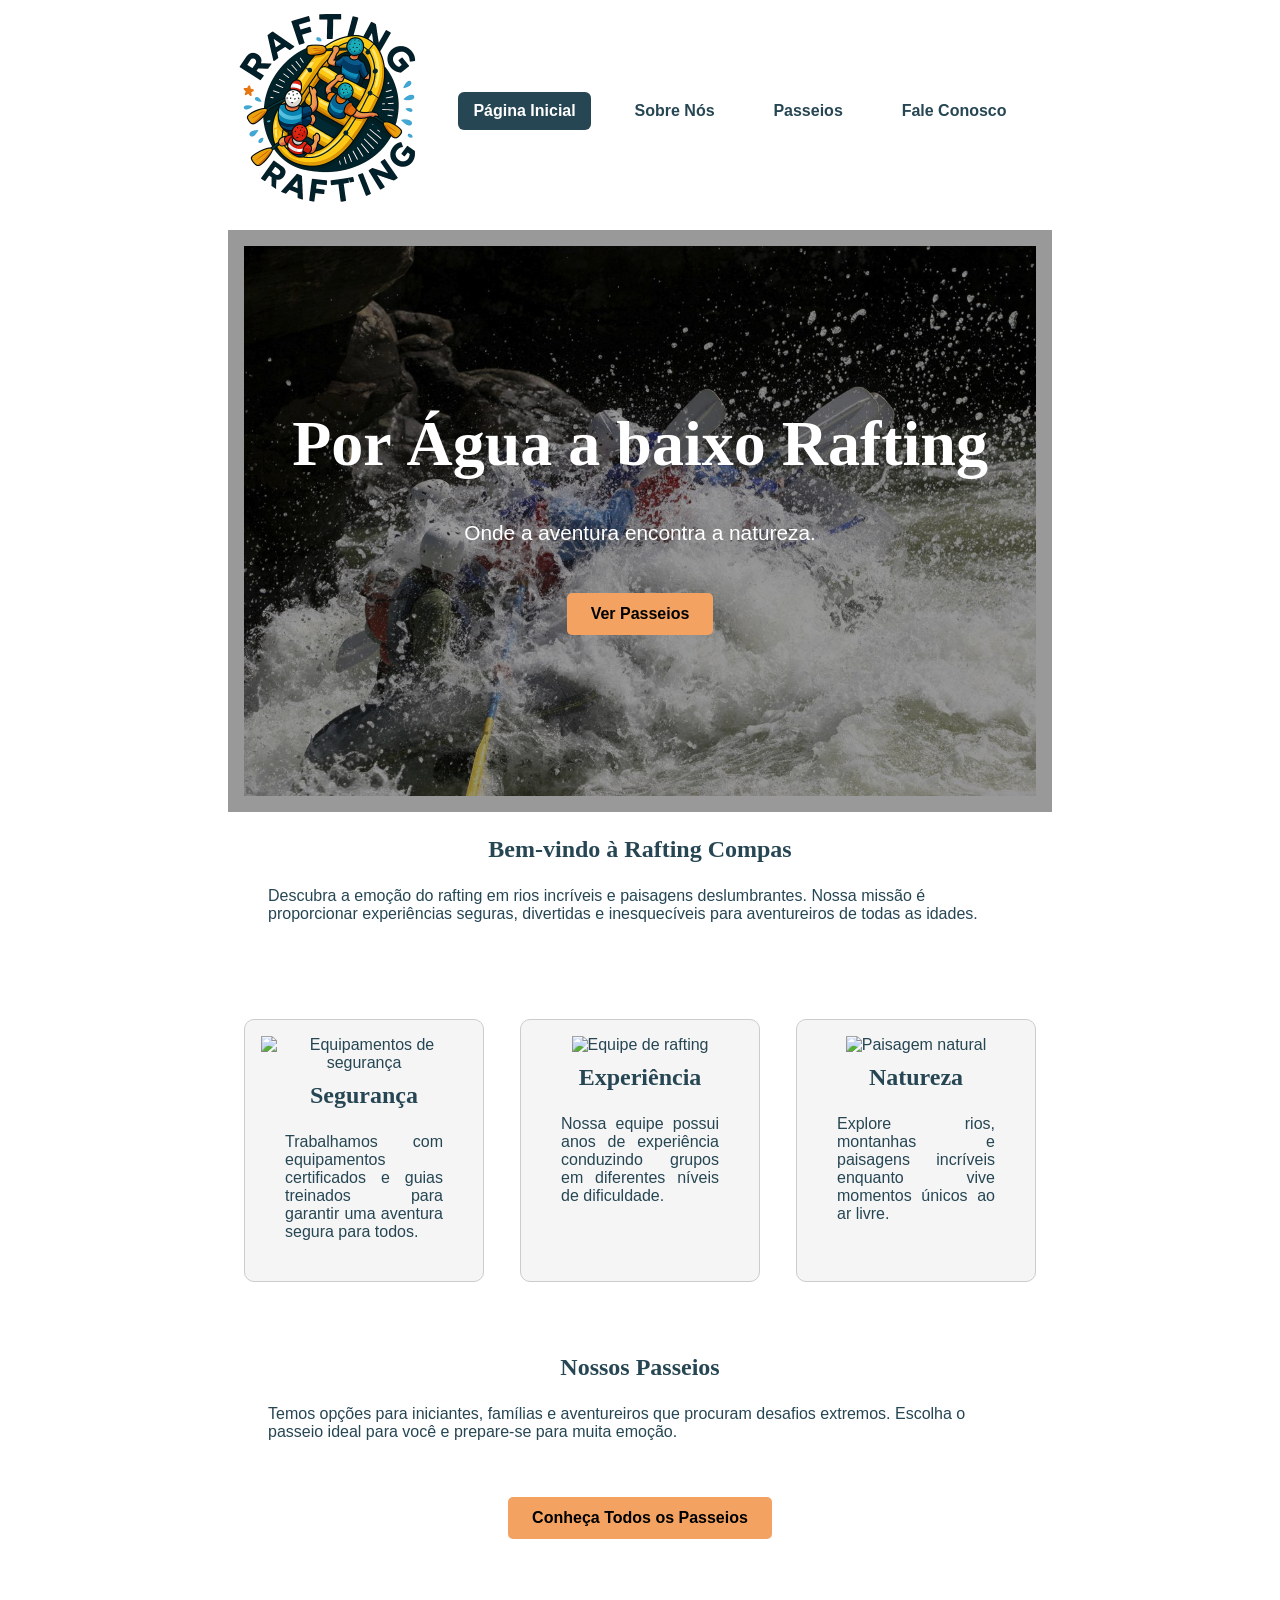
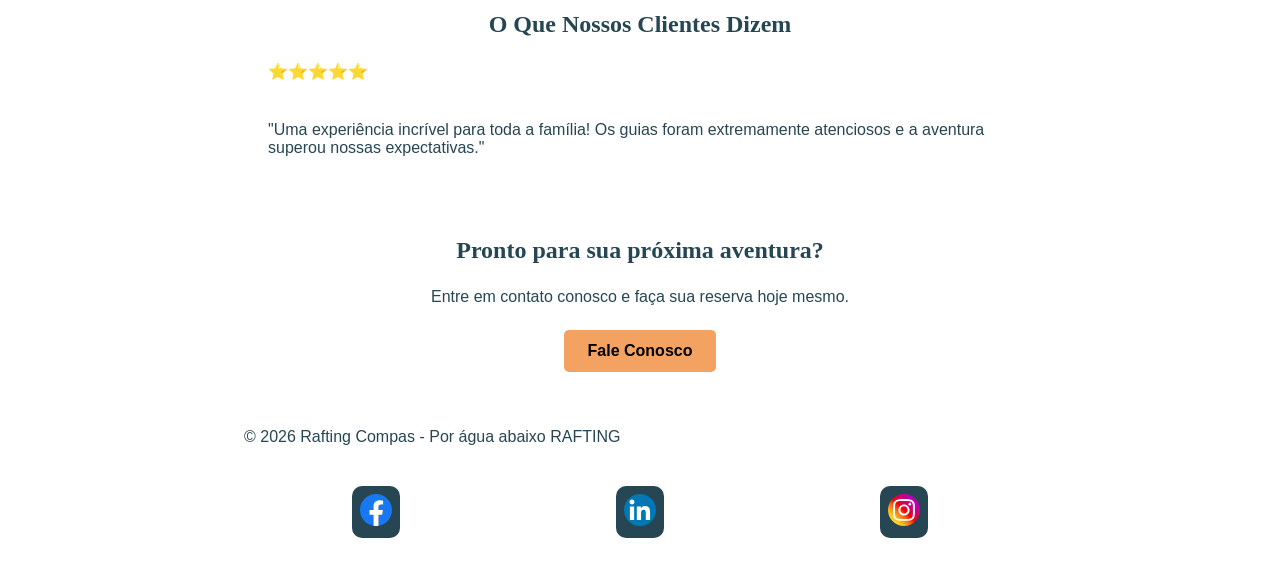
==== wwr/index.html @ 446b5433 "123132423454" ====
<!DOCTYPE html>
<html lang="pt-br">

<head>
    <meta charset="UTF-8">
    <meta name="viewport" content="width=device-width, initial-scale=1.0">
    <meta name="description"
        content="Rafting Compas - Viva aventuras inesquecíveis em meio à natureza com segurança, diversão e muita adrenalina.">
    <meta name="author" content="Raphael Delmondes">

    <title>Rafting Compas | Página Inicial</title>

    <link rel="stylesheet" href="estilos/rafting.css">
</head>

<body>

    <header>
        <img src="imagens/raftingcompas.png" alt="Logotipo da Rafting Compas">

        <nav>
            <a href="index.html" class="ativo">Página Inicial</a>
            <a href="sobre.html">Sobre Nós</a>
            <a href="passeios.html">Passeios</a>
            <a href="contato.html">Fale Conosco</a>
        </nav>
    </header>

    <main>

        <!-- Hero Principal -->
        <section class="hero-home">
            <img src="imagens/aventura2.jpg" alt="Grupo praticando rafting">

            <div class="overlay">
                <h1>Por Água a baixo Rafting</h1>
                <p>Onde a aventura encontra a natureza.</p>

                <a href="passeios.html" class="botao">
                    Ver Passeios
                </a>
            </div>
        </section>
        <!-- Boas-vindas -->
        <section>
            <h2>Bem-vindo à Rafting Compas</h2>

            <p>
                Descubra a emoção do rafting em rios incríveis e paisagens
                deslumbrantes. Nossa missão é proporcionar experiências
                seguras, divertidas e inesquecíveis para aventureiros de
                todas as idades.
            </p>
        </section>

        <!-- Destaques -->
        <section class="passeios-grid">

            <article class="passeio">
                <img src="imagens/seguranca.jpg" alt="Equipamentos de segurança">

                <h2>Segurança</h2>

                <p>
                    Trabalhamos com equipamentos certificados e guias
                    treinados para garantir uma aventura segura para todos.
                </p>
            </article>

            <article class="passeio">
                <img src="imagens/equipe.jpg" alt="Equipe de rafting">

                <h2>Experiência</h2>

                <p>
                    Nossa equipe possui anos de experiência conduzindo
                    grupos em diferentes níveis de dificuldade.
                </p>
            </article>

            <article class="passeio">
                <img src="imagens/natureza.jpg" alt="Paisagem natural">

                <h2>Natureza</h2>

                <p>
                    Explore rios, montanhas e paisagens incríveis enquanto
                    vive momentos únicos ao ar livre.
                </p>
            </article>

        </section>

        <!-- Passeios em destaque -->
        <section>
            <h2>Nossos Passeios</h2>

            <p>
                Temos opções para iniciantes, famílias e aventureiros que
                procuram desafios extremos. Escolha o passeio ideal para você
                e prepare-se para muita emoção.
            </p>

            <div class="cta">
                <a href="passeios.html" class="botao">
                    Conheça Todos os Passeios
                </a>
            </div>
        </section>

        <!-- Depoimento -->
        <section>
            <h2>O Que Nossos Clientes Dizem</h2>

            <p>
                ⭐⭐⭐⭐⭐
            </p>

            <p>
                "Uma experiência incrível para toda a família! Os guias foram
                extremamente atenciosos e a aventura superou nossas expectativas."
            </p>
        </section>

        <!-- Chamada Final -->
        <section class="cta">
            <h2>Pronto para sua próxima aventura?</h2>

            <p>
                Entre em contato conosco e faça sua reserva hoje mesmo.
            </p>

            <a href="contato.html" class="botao">
                Fale Conosco
            </a>
        </section>

    </main>

    <footer>
        <p>&copy; 2026 Rafting Compas - Por água abaixo RAFTING</p>

        <nav class="redes-sociais">
            <a href="https://www.facebook.com/" target="_blank">
                <img src="imagens/facebook.svg" alt="Facebook">
            </a>

            <a href="https://www.linkedin.com/" target="_blank">
                <img src="imagens/linkedin.svg" alt="LinkedIn">
            </a>

            <a href="https://www.instagram.com/" target="_blank">
                <img src="imagens/instagram.svg" alt="Instagram">
            </a>
        </nav>
    </footer>

</body>

</html>
---- wwr/estilos/rafting.css ----
:root {
    --cor-primaria: white;
    --cor-secundaria: #f4a261;
    --cor-destaque1: #264653;
    --cor-destaque2:  #683838;
    --fonte-titulo: "Times New Roman", Georgia, serif;
    --fonte-body: Arial, Helvetica, sans-serif;
}

* {
    margin: 0;
    padding: 0;
    box-sizing: border-box;
}

header {
    display: grid;
    grid-template-columns: 200px 1fr;
    align-items: center;
    background-color: var(--cor-primaria);
    color: #000;
}

nav {
    display: flex;
    justify-content: space-around;
    align-items: center;
}

body {
    font-family: var(--fonte-body);
    color: var(--cor-destaque1);
}

header, main, footer {
    max-width: 840px;
    margin: 0 auto;
}

h1 {
    font-family: var(--fonte-titulo);
    color: var(--cor-primaria);
    text-align: center;
}

h2 {
    font-family: var(--fonte-titulo);
    color: var(--cor-destaque1);
    text-align: center;
}

nav a {
    display: block;
    text-decoration: none;
    color: var(--cor-destaque1);
    font-weight: bold;
    padding: 10px 15px;
    border-radius: 6px;
    transition: all 0.3s ease;
}

nav a:hover {
    background-color: var(--cor-destaque1);
    color: white;
}

nav a.ativo {
    background-color: var(--cor-destaque1);
    color: white;
}

nav, p, section, article {
    padding: 16px;
    margin: 8px;
}

.redes-sociais a {
    text-decoration: none;
    background-color: var(--cor-destaque1);
    padding: 8px;
    border-radius: 10px;
}

.redes-sociais img {
    width: 32px;
    height: auto;
}

.redes-sociais{
    text-decoration: none;
}

.hero {
    position: relative;
}

.hero img {
    display: block;
    width: 100%;
    height: auto;
}

.hero h1 {
    position: absolute;
    top: 20%;
    width: 100%;
    padding: 16px;
    text-align: center;
    opacity: 0.9;
    background-color: var(--cor-destaque1);
    color: #ffffff;
}

.hero article {
    position: absolute;
    top: 380px;
    left: 40px;
    width: 90%;

    background-color: var(--cor-secundaria);
    padding: 16px;
    opacity: 0.9;
    color: var(--cor-destaque2);
}

.hero article img {
    float: right;
    width: 125px;
    margin-left: 16px;
}

/* ===== Página Inicial ===== */

.hero-home {
    position: relative;
}

.hero-home img {
    width: 100%;
    height: 550px;
    object-fit: cover;
    display: block;
}

.hero-home .overlay {
    position: absolute;
    inset: 0;

    display: flex;
    flex-direction: column;
    justify-content: center;
    align-items: center;

    text-align: center;

    background-color: rgba(0, 0, 0, 0.4);
}

.hero-home h1 {
    color: white;
    font-size: 4rem;
    margin-bottom: 1rem;
}

.hero-home p {
    color: white;
    font-size: 1.3rem;
    margin-bottom: 2rem;
}

.boas-vindas {
    text-align: center;
    background-color: #f5f5f5;
    border-radius: 10px;
    padding: 20px;
    margin: 20px 0;
}

.boas-vindas p {
    max-width: 700px;
    margin: 0 auto;
    line-height: 1.6;
}

.destaques {
    display: grid;
    grid-template-columns: repeat(3, 1fr);
    gap: 20px;
    margin: 30px 0;
}

.destaque {
    background-color: #f5f5f5;
    border-radius: 10px;
    overflow: hidden;
    border: 1px solid #ccc;
    text-align: center;
}

.destaque img {
    width: 100%;
    height: 220px;
    object-fit: cover;
}

.destaque h2 {
    margin-top: 15px;
}

.destaque p {
    padding: 10px;
    text-align: justify;
}

.depoimento {
    background-color: var(--cor-secundaria);
    color: var(--cor-destaque2);
    border-radius: 10px;
    padding: 20px;
    text-align: center;
    margin: 30px 0;
}

.depoimento p {
    font-style: italic;
    font-size: 1.1rem;
}

.cta-home {
    text-align: center;
    background-color: var(--cor-destaque1);
    color: white;
    padding: 40px 20px;
    border-radius: 10px;
    margin: 30px 0;
}

.cta-home h2 {
    color: white;
    margin-bottom: 15px;
}

.cta-home p {
    margin-bottom: 20px;
}

/* Responsividade */

@media screen and (max-width: 768px) {

    .hero-home h1 {
        font-size: 2.5rem;
    }

    .hero-home p {
        font-size: 1rem;
    }

    .destaques {
        grid-template-columns: 1fr;
    }
}

/* ===== Página de Contato ===== */

.contact-info {
    text-align: center;
    background-color: #f5f5f5;
    border-radius: 10px;
    padding: 20px;
}

.contact-info h1 {
    color: var(--cor-destaque1);
}

.contact-info p {
    margin: 10px 0;
}

.mapa iframe {
    width: 100%;
    height: 400px;
    border: 2px solid var(--cor-destaque1);
    border-radius: 10px;
}

.funcionarios {
    text-align: center;
}

.funcionarios figure {
    display: inline-block;
    width: 220px;
    margin: 15px;
    vertical-align: top;
}

.funcionarios img {
    width: 200px;
    height: 200px;
    object-fit: cover;
    border-radius: 10px;
    border: 3px solid var(--cor-destaque1);
}

.funcionarios figcaption {
    margin-top: 10px;
    font-weight: bold;
}

.contato-formulario {
    background-color: #f5f5f5;
    border-radius: 10px;
    padding: 20px;
}

.contato-formulario form {
    display: flex;
    flex-direction: column;
    gap: 12px;
}

.contato-formulario label {
    font-weight: bold;
}

.contato-formulario input[type="text"],
.contato-formulario input[type="email"],
.contato-formulario textarea {
    padding: 10px;
    border: 1px solid #999;
    border-radius: 5px;
    font-size: 1rem;
}

.contato-formulario textarea {
    resize: vertical;
}

.contato-formulario input[type="radio"],
.contato-formulario input[type="checkbox"] {
    margin-right: 8px;
}

.contato-formulario button {
    background-color: var(--cor-destaque1);
    color: white;
    border: none;
    padding: 12px;
    font-size: 1rem;
    border-radius: 5px;
    cursor: pointer;
}

.contato-formulario button:hover {
    background-color: var(--cor-destaque2);
}



/* ===== Página de Passeios ===== */

.hero-passeios {
    position: relative;
    margin: 0;
}

.hero-passeios img {
    width: 100%;
    height: 500px;
    object-fit: cover;
    display: block;
}

.hero-overlay {
    position: absolute;
    inset: 0;

    display: flex;
    flex-direction: column;
    justify-content: center;
    align-items: center;

    text-align: center;
    background-color: rgba(0, 0, 0, 0.35);
}

.hero-overlay h1 {
    color: white;
    font-size: 4rem;
    margin-bottom: 1rem;
}

.hero-overlay p {
    color: white;
    font-size: 1.3rem;
    margin-bottom: 1.5rem;
}

.cta {
    text-align: center;
    padding: 2rem;
}

.botao {
    display: inline-block;
    padding: 12px 24px;
    background-color: var(--cor-secundaria);
    color: black;
    text-decoration: none;
    border-radius: 5px;
    font-weight: bold;
}

.botao:hover {
    background-color: var(--cor-destaque2);
    color: white;
}

.passeios-grid {
    display: grid;
    grid-template-columns: repeat(3, 1fr);
    gap: 20px;
    margin: 2rem 0;
}

.passeio {
    background-color: #f5f5f5;
    border: 1px solid #ccc;
    border-radius: 10px;
    overflow: hidden;
    text-align: center;
}

.passeio img {
    width: 100%;
    height: 220px;
    object-fit: cover;
}

.passeio h2 {
    margin-top: 10px;
}

.passeio p {
    text-align: justify;
}

.tabela-passeios {
    margin: 2rem 0;
}

table {
    width: 100%;
    border-collapse: collapse;
}

th,
td {
    border: 1px solid #999;
    padding: 10px;
    text-align: center;
}

th {
    background-color: var(--cor-destaque1);
    color: white;
}

/* Responsividade */

@media screen and (max-width: 768px) {

    .passeios-grid {
        grid-template-columns: 1fr;
    }

    .hero-overlay h1 {
        font-size: 2.5rem;
    }

    .hero-overlay p {
        font-size: 1rem;
    }
}
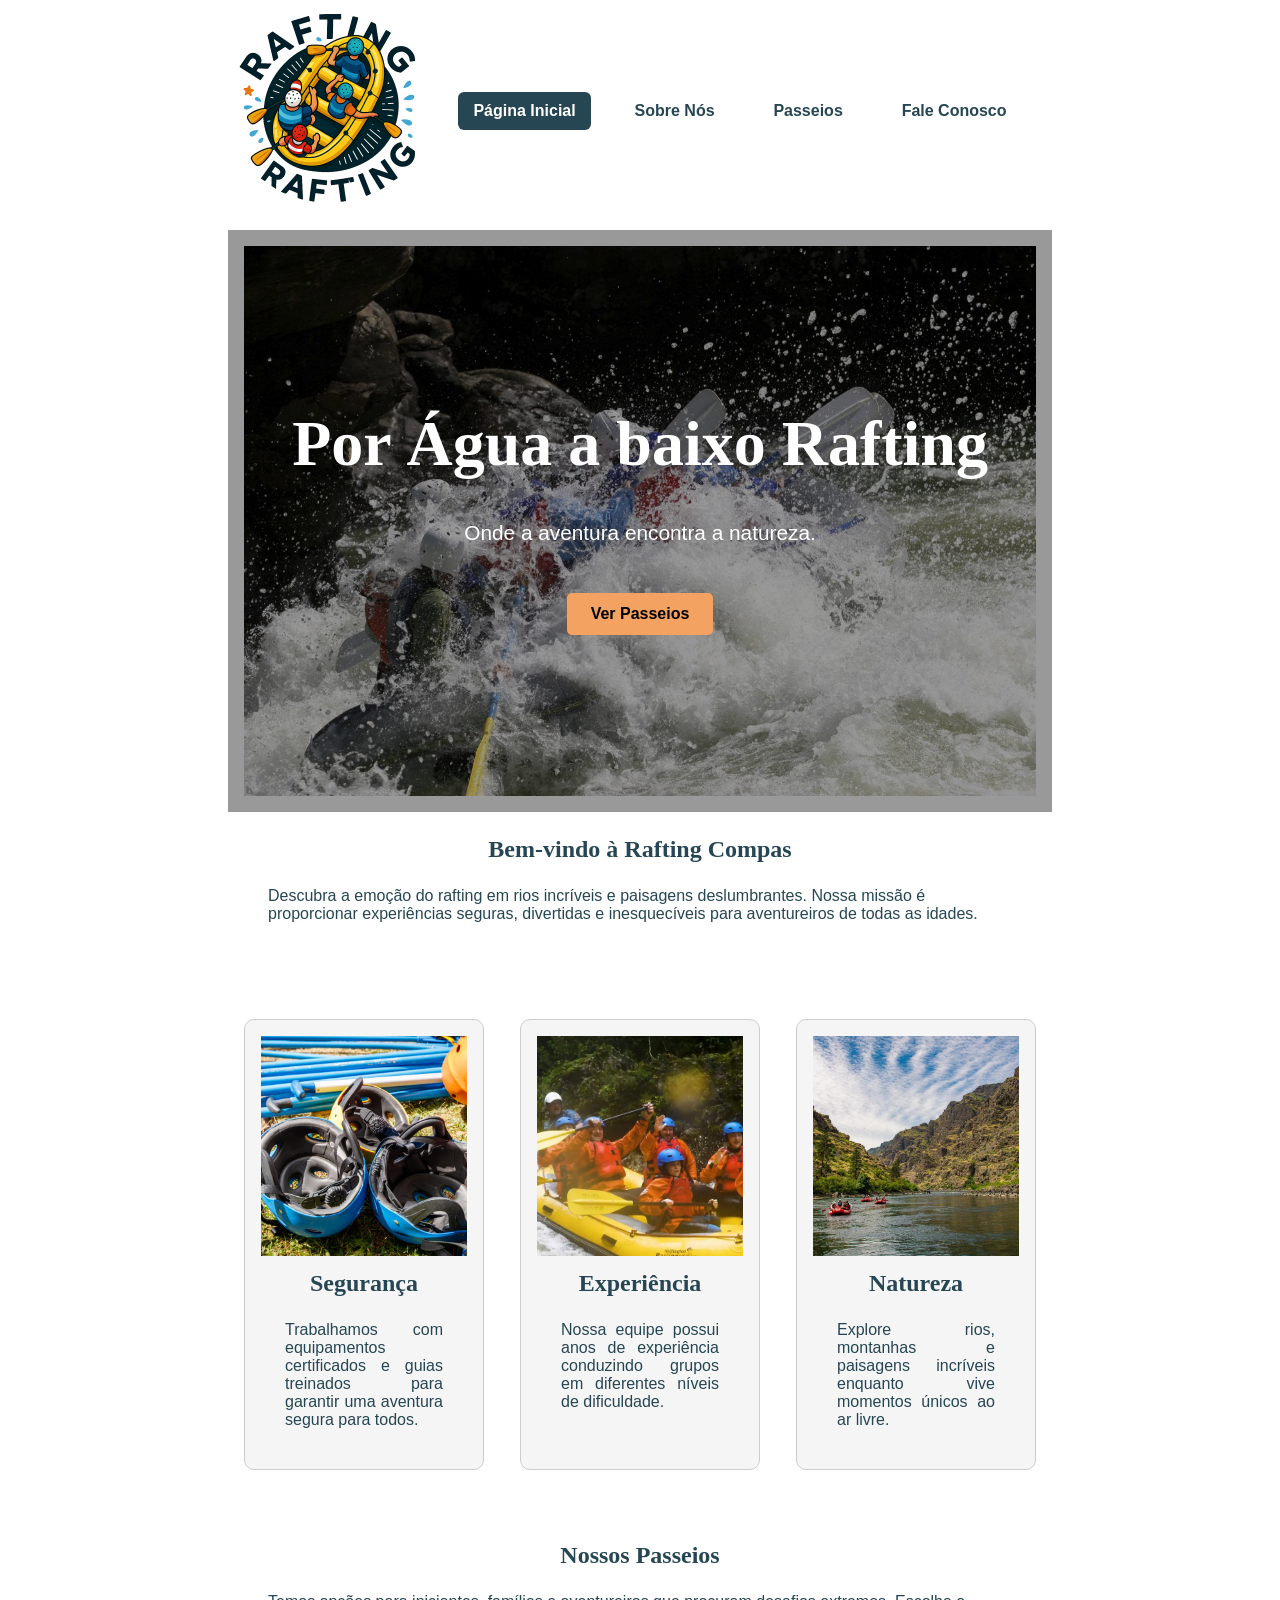
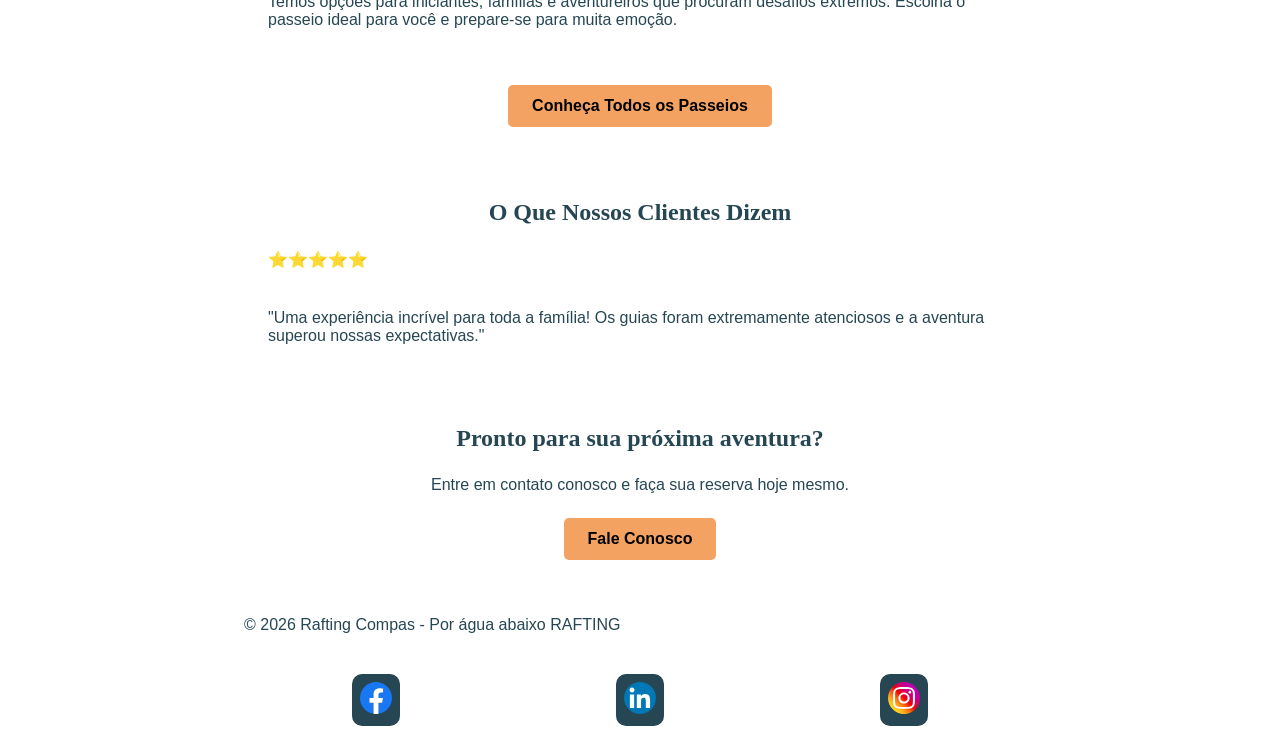
==== commit cdfa1751: "kjoy" ====
--- a/wwr/index.html
+++ b/wwr/index.html
@@ -57,7 +57,7 @@
         <section class="passeios-grid">
 
             <article class="passeio">
-                <img src="imagens/seguranca.jpg" alt="Equipamentos de segurança">
+                <img src="imagens/indexseguranca.jpg" alt="Equipamentos de segurança">
 
                 <h2>Segurança</h2>
 
@@ -68,7 +68,7 @@
             </article>
 
             <article class="passeio">
-                <img src="imagens/equipe.jpg" alt="Equipe de rafting">
+                <img src="imagens/indexexp.jpg" alt="Equipe de rafting">
 
                 <h2>Experiência</h2>
 
@@ -79,7 +79,7 @@
             </article>
 
             <article class="passeio">
-                <img src="imagens/natureza.jpg" alt="Paisagem natural">
+                <img src="imagens/indexnatureza.jpg" alt="Paisagem natural">
 
                 <h2>Natureza</h2>
 
